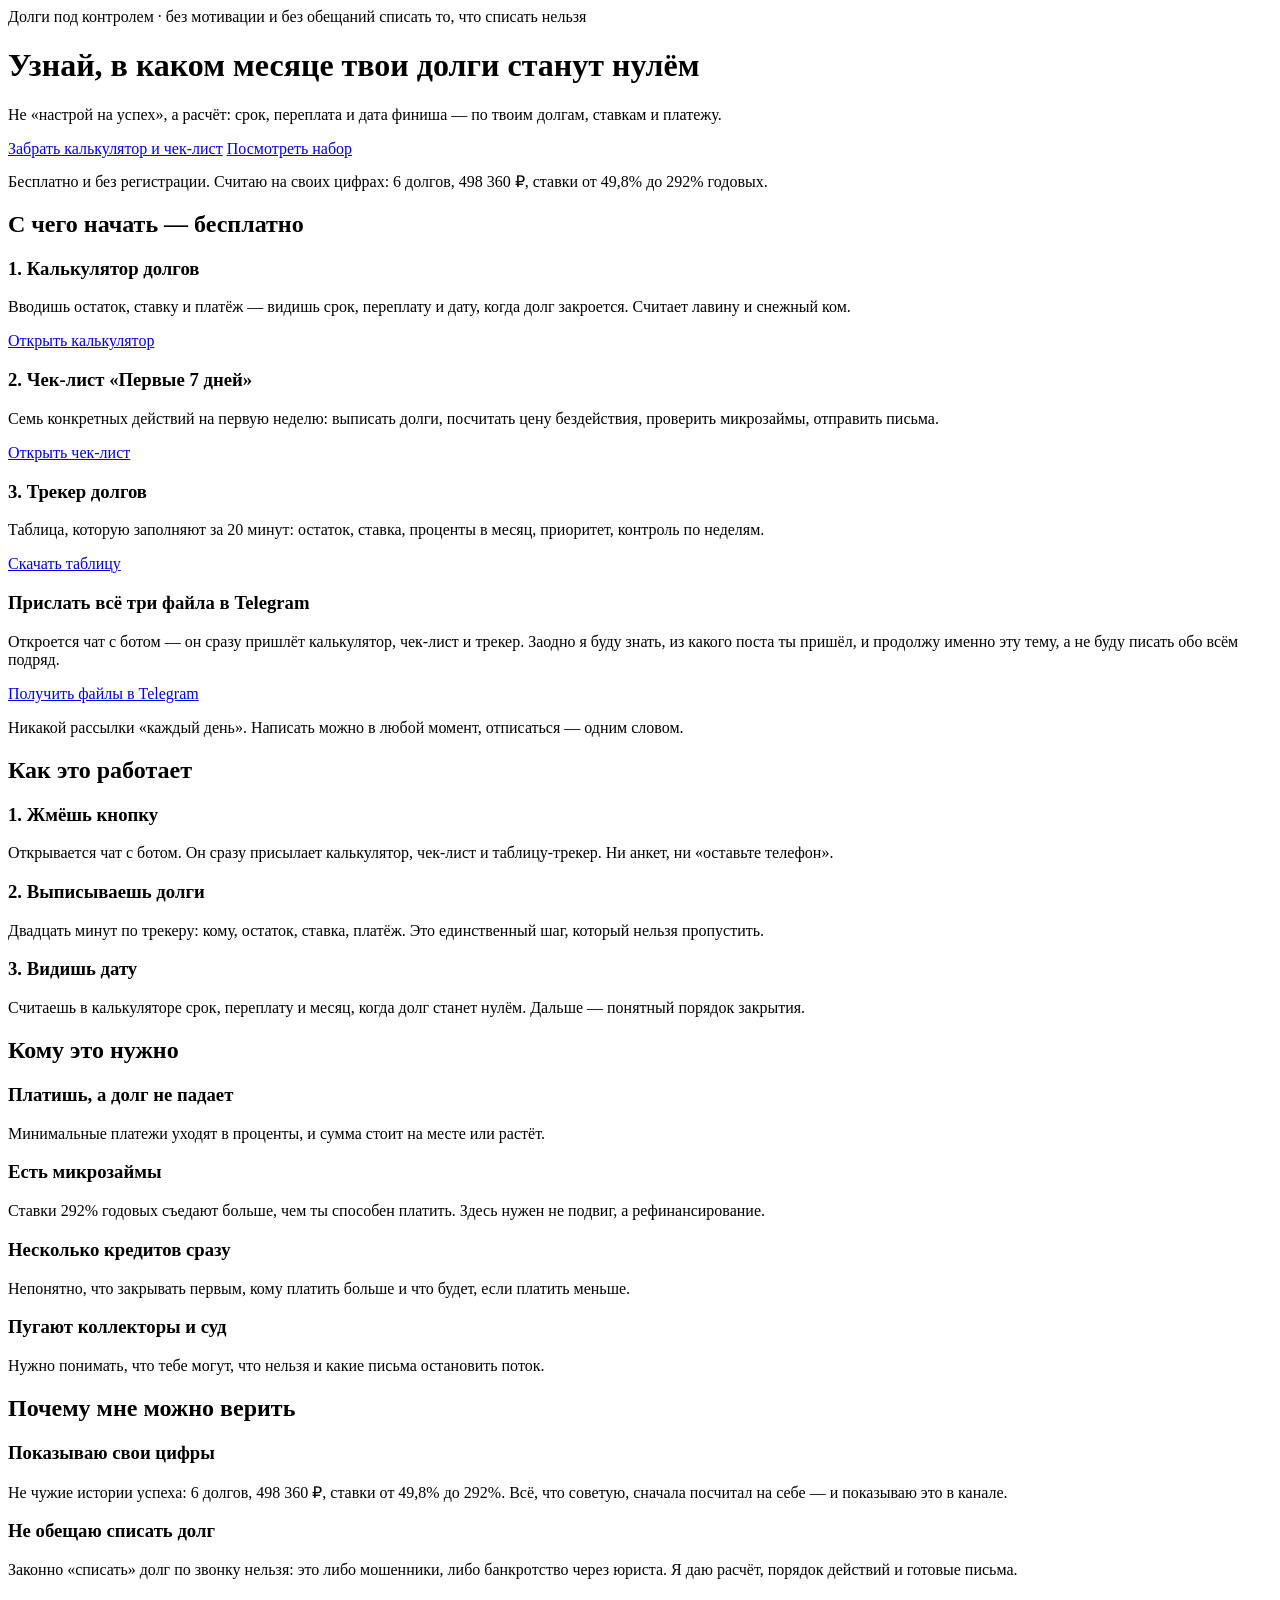
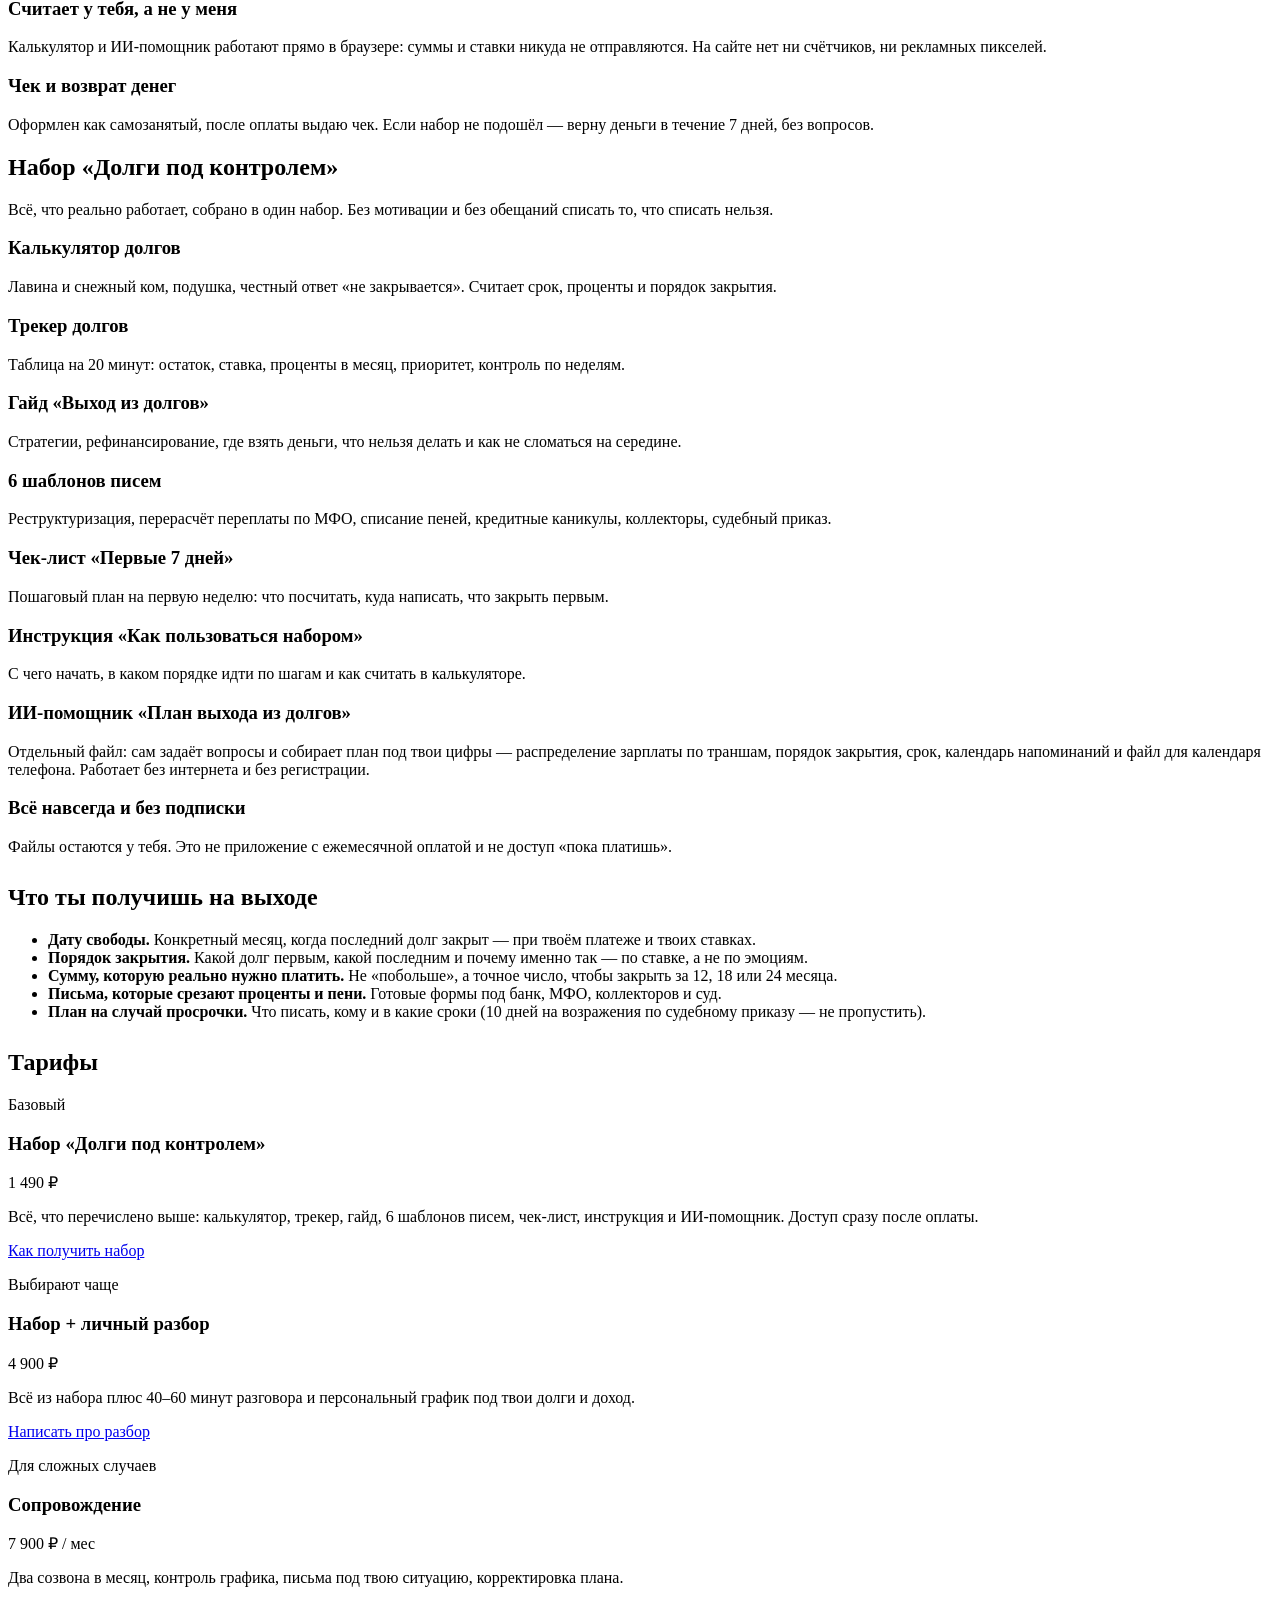
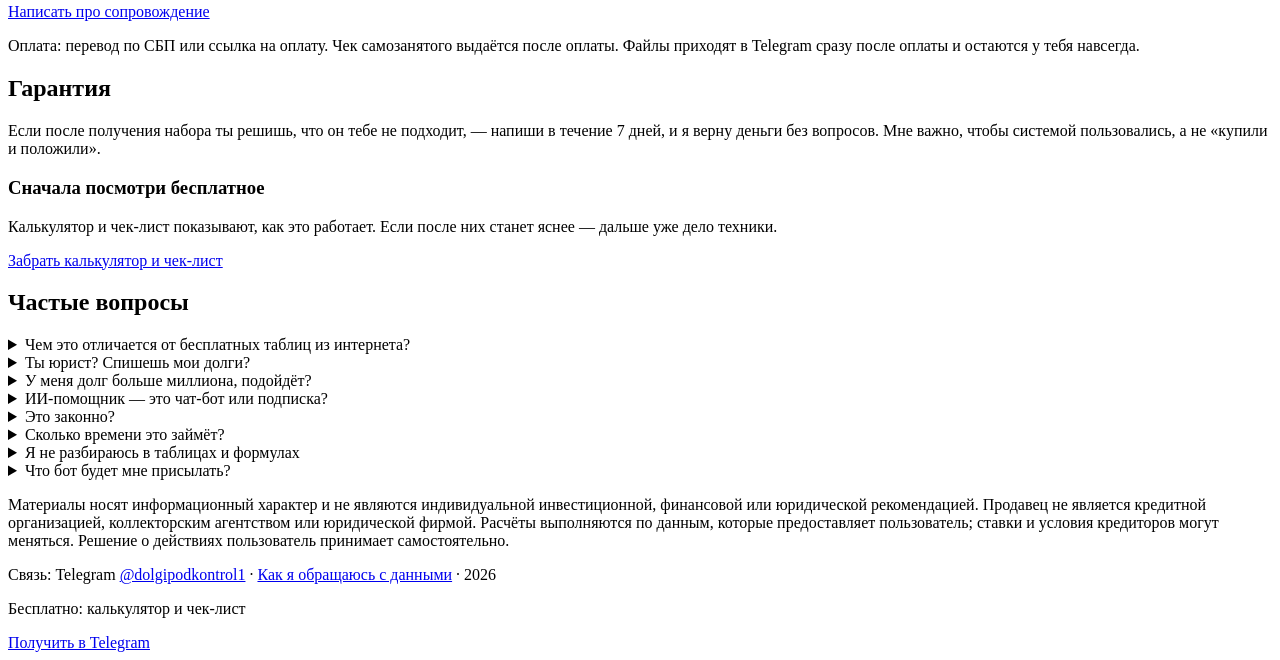
==== index.html @ bad45b3c "Воронка: index.html" ====
<!DOCTYPE html>
<html lang="ru">
<head>
<meta charset="utf-8">
<meta name="viewport" content="width=device-width, initial-scale=1">
<title>Долги под контролем — считать, а не надеяться</title>
<meta name="description" content="Бесплатный калькулятор долгов и чек-лист «Первые 7 дней». Считаю на своих цифрах: 6 долгов, 498 360 ₽, ставки от 49,8% до 292%.">
<link rel="stylesheet" href="style.css">
</head>
<body>

<header class="hero">
  <div class="wrap">
    <span class="kicker">Долги под контролем · без мотивации и без обещаний списать то, что списать нельзя</span>
    <h1 data-hero-h1>Узнай, в каком месяце твои долги станут нулём</h1>
    <p data-hero-p>Не «настрой на успех», а расчёт: срок, переплата и дата финиша — по твоим долгам, ставкам и платежу.</p>
    <div class="button-row">
      <a class="btn" data-bot href="https://t.me/KhetagJr_bot">Забрать калькулятор и чек-лист</a>
      <a class="btn ghost" href="#tarify">Посмотреть набор</a>
    </div>
    <p class="muted" style="margin-top:14px">Бесплатно и без регистрации. Считаю на своих цифрах: 6 долгов, 498 360 ₽, ставки от 49,8% до 292% годовых.</p>
  </div>
</header>

<section>
  <div class="wrap">
    <h2>С чего начать — бесплатно</h2>
    <div class="grid tri">
      <div class="card">
        <h3>1. Калькулятор долгов</h3>
        <p>Вводишь остаток, ставку и платёж — видишь срок, переплату и дату, когда долг закроется. Считает лавину и снежный ком.</p>
        <p style="margin-top:12px"><a class="btn ghost" href="kalkulyator.html" data-s-kodom>Открыть калькулятор</a></p>
      </div>
      <div class="card">
        <h3>2. Чек-лист «Первые 7 дней»</h3>
        <p>Семь конкретных действий на первую неделю: выписать долги, посчитать цену бездействия, проверить микрозаймы, отправить письма.</p>
        <p style="margin-top:12px"><a class="btn ghost" href="cheklist.html" data-s-kodom>Открыть чек-лист</a></p>
      </div>
      <div class="card">
        <h3>3. Трекер долгов</h3>
        <p>Таблица, которую заполняют за 20 минут: остаток, ставка, проценты в месяц, приоритет, контроль по неделям.</p>
        <p style="margin-top:12px"><a class="btn ghost" href="materialy/treker-dolgov.csv" download>Скачать таблицу</a></p>
      </div>
    </div>

    <div class="capture">
      <h3>Прислать всё три файла в Telegram</h3>
      <p>Откроется чат с ботом — он сразу пришлёт калькулятор, чек-лист и трекер. Заодно я буду знать, из какого поста ты пришёл, и продолжу именно эту тему, а не буду писать обо всём подряд.</p>
      <a class="btn wide" data-bot href="https://t.me/KhetagJr_bot">Получить файлы в Telegram</a>
      <p class="otmetka">Никакой рассылки «каждый день». Написать можно в любой момент, отписаться — одним словом.</p>
    </div>
  </div>
</section>

<section>
  <div class="wrap">
    <h2>Как это работает</h2>
    <div class="grid tri">
      <div class="card"><h3>1. Жмёшь кнопку</h3><p>Открывается чат с ботом. Он сразу присылает калькулятор, чек-лист и таблицу-трекер. Ни анкет, ни «оставьте телефон».</p></div>
      <div class="card"><h3>2. Выписываешь долги</h3><p>Двадцать минут по трекеру: кому, остаток, ставка, платёж. Это единственный шаг, который нельзя пропустить.</p></div>
      <div class="card"><h3>3. Видишь дату</h3><p>Считаешь в калькуляторе срок, переплату и месяц, когда долг станет нулём. Дальше — понятный порядок закрытия.</p></div>
    </div>
  </div>
</section>

<section>
  <div class="wrap">
    <h2>Кому это нужно</h2>
    <div class="grid">
      <div class="card"><h3>Платишь, а долг не падает</h3><p>Минимальные платежи уходят в проценты, и сумма стоит на месте или растёт.</p></div>
      <div class="card"><h3>Есть микрозаймы</h3><p>Ставки 292% годовых съедают больше, чем ты способен платить. Здесь нужен не подвиг, а рефинансирование.</p></div>
      <div class="card"><h3>Несколько кредитов сразу</h3><p>Непонятно, что закрывать первым, кому платить больше и что будет, если платить меньше.</p></div>
      <div class="card"><h3>Пугают коллекторы и суд</h3><p>Нужно понимать, что тебе могут, что нельзя и какие письма остановить поток.</p></div>
    </div>
  </div>
</section>

<section>
  <div class="wrap">
    <h2>Почему мне можно верить</h2>
    <div class="grid">
      <div class="card"><h3>Показываю свои цифры</h3><p>Не чужие истории успеха: 6 долгов, 498 360 ₽, ставки от 49,8% до 292%. Всё, что советую, сначала посчитал на себе — и показываю это в канале.</p></div>
      <div class="card"><h3>Не обещаю списать долг</h3><p>Законно «списать» долг по звонку нельзя: это либо мошенники, либо банкротство через юриста. Я даю расчёт, порядок действий и готовые письма.</p></div>
      <div class="card"><h3>Считает у тебя, а не у меня</h3><p>Калькулятор и ИИ-помощник работают прямо в браузере: суммы и ставки никуда не отправляются. На сайте нет ни счётчиков, ни рекламных пикселей.</p></div>
      <div class="card"><h3>Чек и возврат денег</h3><p>Оформлен как самозанятый, после оплаты выдаю чек. Если набор не подошёл — верну деньги в течение 7 дней, без вопросов.</p></div>
    </div>
  </div>
</section>

<section id="tarify">
  <div class="wrap">
    <h2>Набор «Долги под контролем»</h2>
    <p class="lead">Всё, что реально работает, собрано в один набор. Без мотивации и без обещаний списать то, что списать нельзя.</p>
    <div class="grid">
      <div class="card"><h3>Калькулятор долгов</h3><p>Лавина и снежный ком, подушка, честный ответ «не закрывается». Считает срок, проценты и порядок закрытия.</p></div>
      <div class="card"><h3>Трекер долгов</h3><p>Таблица на 20 минут: остаток, ставка, проценты в месяц, приоритет, контроль по неделям.</p></div>
      <div class="card"><h3>Гайд «Выход из долгов»</h3><p>Стратегии, рефинансирование, где взять деньги, что нельзя делать и как не сломаться на середине.</p></div>
      <div class="card"><h3>6 шаблонов писем</h3><p>Реструктуризация, перерасчёт переплаты по МФО, списание пеней, кредитные каникулы, коллекторы, судебный приказ.</p></div>
      <div class="card"><h3>Чек-лист «Первые 7 дней»</h3><p>Пошаговый план на первую неделю: что посчитать, куда написать, что закрыть первым.</p></div>
      <div class="card"><h3>Инструкция «Как пользоваться набором»</h3><p>С чего начать, в каком порядке идти по шагам и как считать в калькуляторе.</p></div>
      <div class="card"><h3>ИИ-помощник «План выхода из долгов»</h3><p>Отдельный файл: сам задаёт вопросы и собирает план под твои цифры — распределение зарплаты по траншам, порядок закрытия, срок, календарь напоминаний и файл для календаря телефона. Работает без интернета и без регистрации.</p></div>
      <div class="card"><h3>Всё навсегда и без подписки</h3><p>Файлы остаются у тебя. Это не приложение с ежемесячной оплатой и не доступ «пока платишь».</p></div>
    </div>

    <h2 style="margin-top:28px">Что ты получишь на выходе</h2>
    <ul>
      <li><b>Дату свободы.</b> Конкретный месяц, когда последний долг закрыт — при твоём платеже и твоих ставках.</li>
      <li><b>Порядок закрытия.</b> Какой долг первым, какой последним и почему именно так — по ставке, а не по эмоциям.</li>
      <li><b>Сумму, которую реально нужно платить.</b> Не «побольше», а точное число, чтобы закрыть за 12, 18 или 24 месяца.</li>
      <li><b>Письма, которые срезают проценты и пени.</b> Готовые формы под банк, МФО, коллекторов и суд.</li>
      <li><b>План на случай просрочки.</b> Что писать, кому и в какие сроки (10 дней на возражения по судебному приказу — не пропустить).</li>
    </ul>

    <h2 style="margin-top:28px">Тарифы</h2>
    <div class="grid tri">
      <div class="card">
        <span class="tag">Базовый</span>
        <h3>Набор «Долги под контролем»</h3>
        <div class="num">1 490 ₽</div>
        <p>Всё, что перечислено выше: калькулятор, трекер, гайд, 6 шаблонов писем, чек-лист, инструкция и ИИ-помощник. Доступ сразу после оплаты.</p>
        <p style="margin-top:12px"><a class="btn wide" href="nabor.html" data-s-kodom>Как получить набор</a></p>
      </div>
      <div class="card hot">
        <span class="tag">Выбирают чаще</span>
        <h3>Набор + личный разбор</h3>
        <div class="num">4 900 ₽</div>
        <p>Всё из набора плюс 40–60 минут разговора и персональный график под твои долги и доход.</p>
        <p style="margin-top:12px"><a class="btn wide" data-bot="razbor" href="https://t.me/KhetagJr_bot">Написать про разбор</a></p>
      </div>
      <div class="card">
        <span class="tag">Для сложных случаев</span>
        <h3>Сопровождение</h3>
        <div class="num">7 900 ₽ / мес</div>
        <p>Два созвона в месяц, контроль графика, письма под твою ситуацию, корректировка плана.</p>
        <p style="margin-top:12px"><a class="btn wide" data-bot="soprovozhdenie" href="https://t.me/KhetagJr_bot">Написать про сопровождение</a></p>
      </div>
    </div>
    <p class="muted" style="margin-top:14px">Оплата: перевод по СБП или ссылка на оплату. Чек самозанятого выдаётся после оплаты. Файлы приходят в Telegram сразу после оплаты и остаются у тебя навсегда.</p>
  </div>
</section>

<section>
  <div class="wrap">
    <h2>Гарантия</h2>
    <p>Если после получения набора ты решишь, что он тебе не подходит, — напиши в течение 7 дней, и я верну деньги без вопросов. Мне важно, чтобы системой пользовались, а не «купили и положили».</p>
    <div class="capture">
      <h3>Сначала посмотри бесплатное</h3>
      <p>Калькулятор и чек-лист показывают, как это работает. Если после них станет яснее — дальше уже дело техники.</p>
      <a class="btn wide" data-bot href="https://t.me/KhetagJr_bot">Забрать калькулятор и чек-лист</a>
    </div>
  </div>
</section>

<section>
  <div class="wrap">
    <h2>Частые вопросы</h2>
    <details><summary>Чем это отличается от бесплатных таблиц из интернета?</summary><p>Тем, что считает правильно: учитывает лавину и снежный ком, подушку, законный потолок переплаты по микрозаймам, ставку по картам после льготного периода. И честно говорит «при таком платеже долг не закрывается» вместо красивой картинки.</p></details>
    <details><summary>Ты юрист? Спишешь мои долги?</summary><p>Нет. Я не списываю долги и не обещаю этого — так делают только мошенники или процедура банкротства через юриста. Я даю расчёт, порядок действий и готовые письма, которые помогают договориться с банком и МФО.</p></details>
    <details><summary>У меня долг больше миллиона, подойдёт?</summary><p>Да, калькулятор и трекер работают на любых суммах. Если сумма и доход такие, что план не сходится, это будет видно сразу — и тогда разговор будет про другие инструменты.</p></details>
    <details><summary>ИИ-помощник — это чат-бот или подписка?</summary><p>Нет. Это обычный файл, который открывается в браузере: без интернета, без регистрации, без подписки и без передачи твоих данных — расчёты идут внутри файла, на твоём устройстве.</p></details>
    <details><summary>Это законно?</summary><p>Да: расчёты, таблицы и шаблоны обращений — обычная информация. Я оформлен как самозанятый, после оплаты выдаю чек.</p></details>
    <details><summary>Сколько времени это займёт?</summary><p>Первый шаг — двадцать минут на таблицу. Дальше по чек-листу по одному действию в день, каждое на 15–30 минут. Ничего «с утра до вечера» не требуется.</p></details>
    <details><summary>Я не разбираюсь в таблицах и формулах</summary><p>И не нужно. В трекере уже стоят колонки, а проценты в месяц считаются сами: остаток × ставка ÷ 12. В калькуляторе вообще ничего считать не надо — вводишь цифры и читаешь ответ.</p></details>
    <details><summary>Что бот будет мне присылать?</summary><p>Один короткий ответ на твоё сообщение и файлы, которые ты попросил. Рассылки каждый день нет. Если попросишь — не писать, я не пишу.</p></details>
  </div>
</section>

<footer>
  <div class="wrap">
    <p class="muted">Материалы носят информационный характер и не являются индивидуальной инвестиционной, финансовой или юридической рекомендацией. Продавец не является кредитной организацией, коллекторским агентством или юридической фирмой. Расчёты выполняются по данным, которые предоставляет пользователь; ставки и условия кредиторов могут меняться. Решение о действиях пользователь принимает самостоятельно.</p>
    <p class="muted">Связь: Telegram <a href="https://t.me/dolgipodkontrol1" data-kanal>@dolgipodkontrol1</a> · <a href="politika.html">Как я обращаюсь с данными</a> · <span data-god>2026</span></p>
  </div>
</footer>

<div class="mobile-cta">
  <p class="podskazka">Бесплатно: калькулятор и чек-лист</p>
  <a class="btn wide" data-bot href="https://t.me/KhetagJr_bot">Получить в Telegram</a>
</div>

<script src="voronka.js"></script>
</body>
</html>
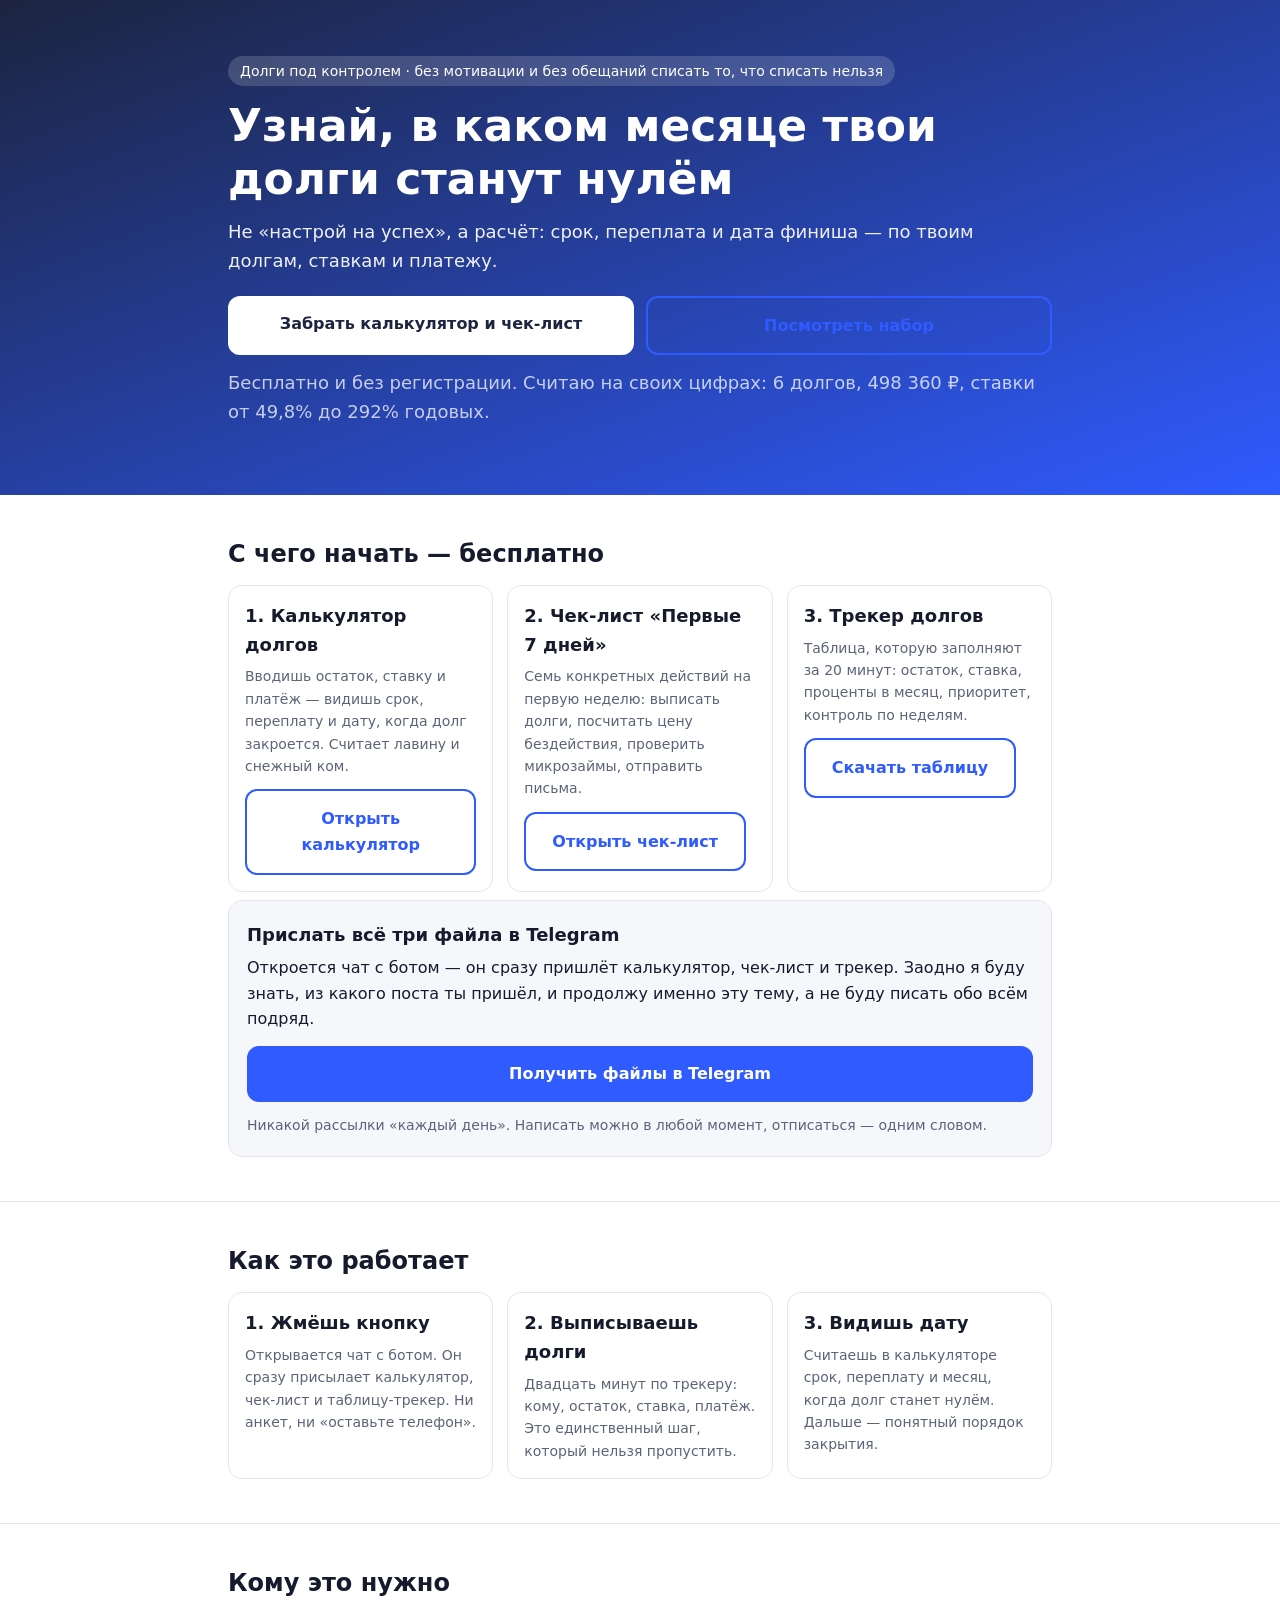
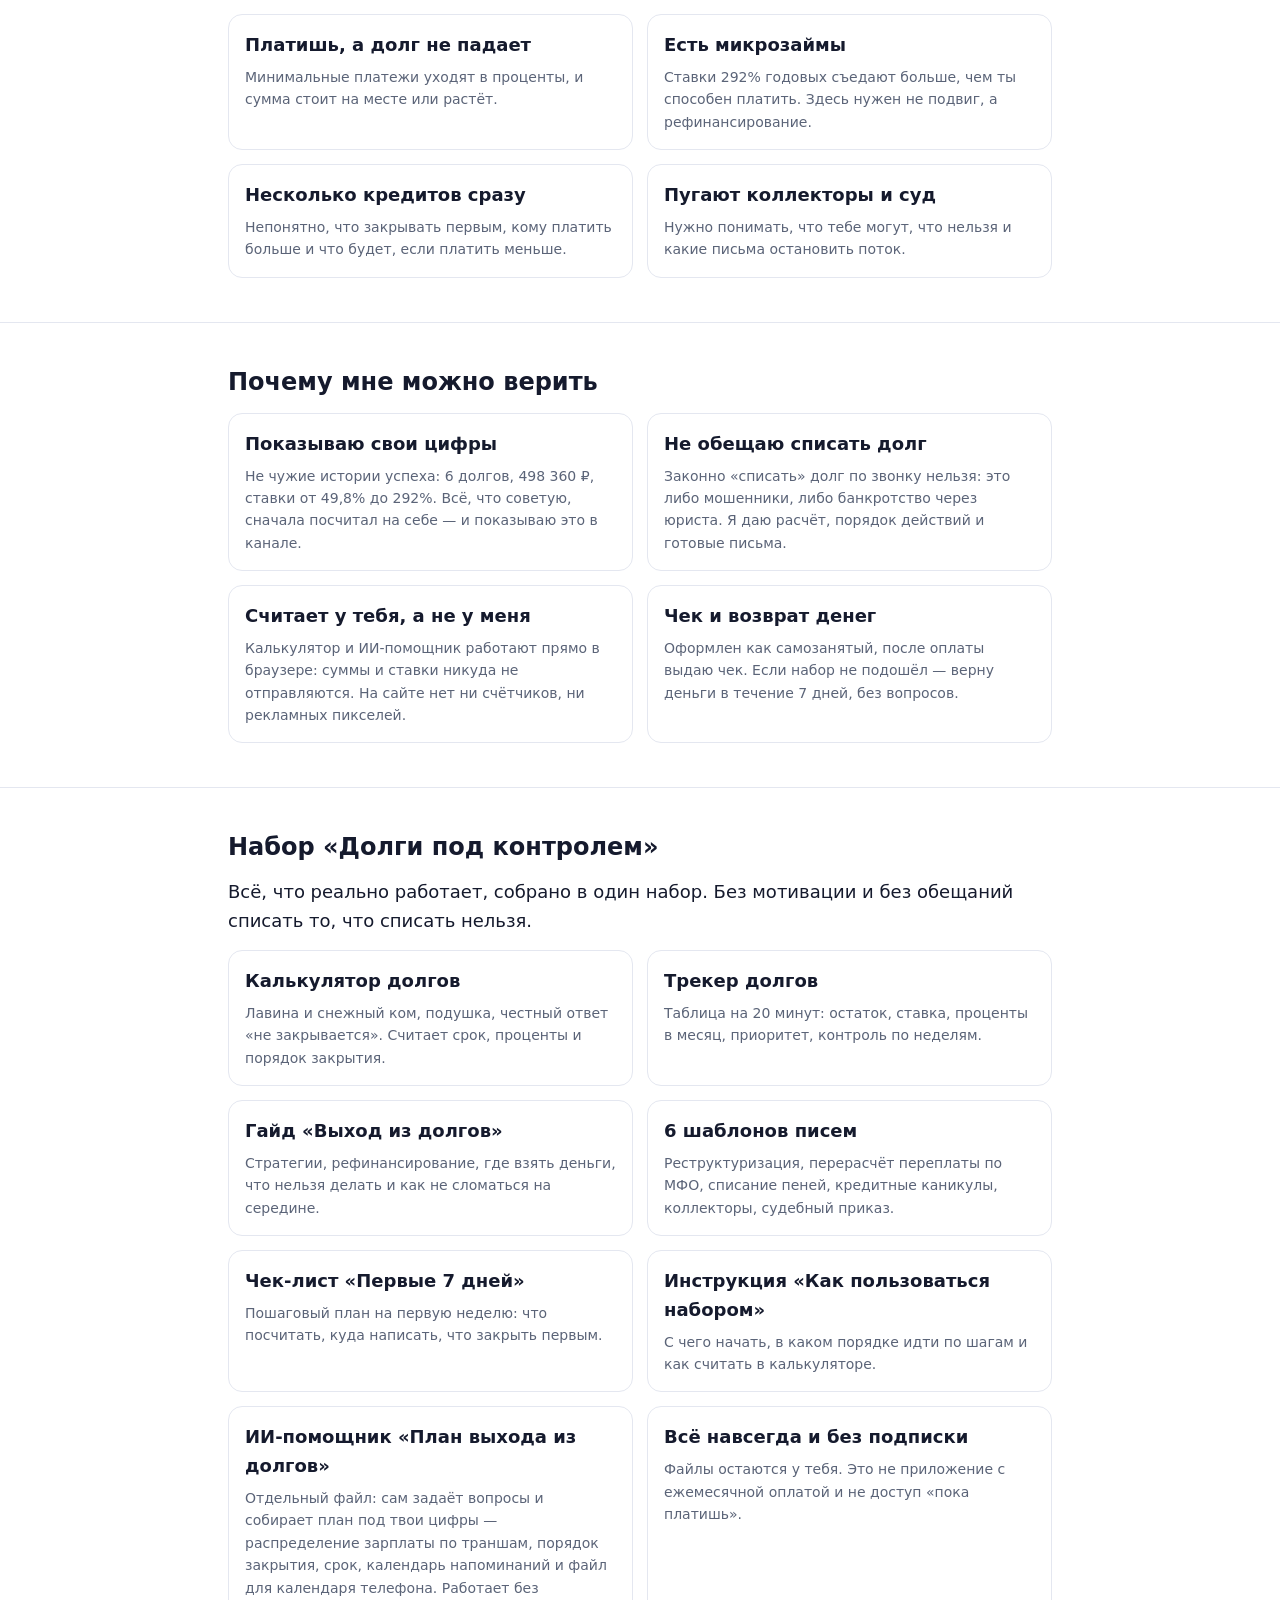
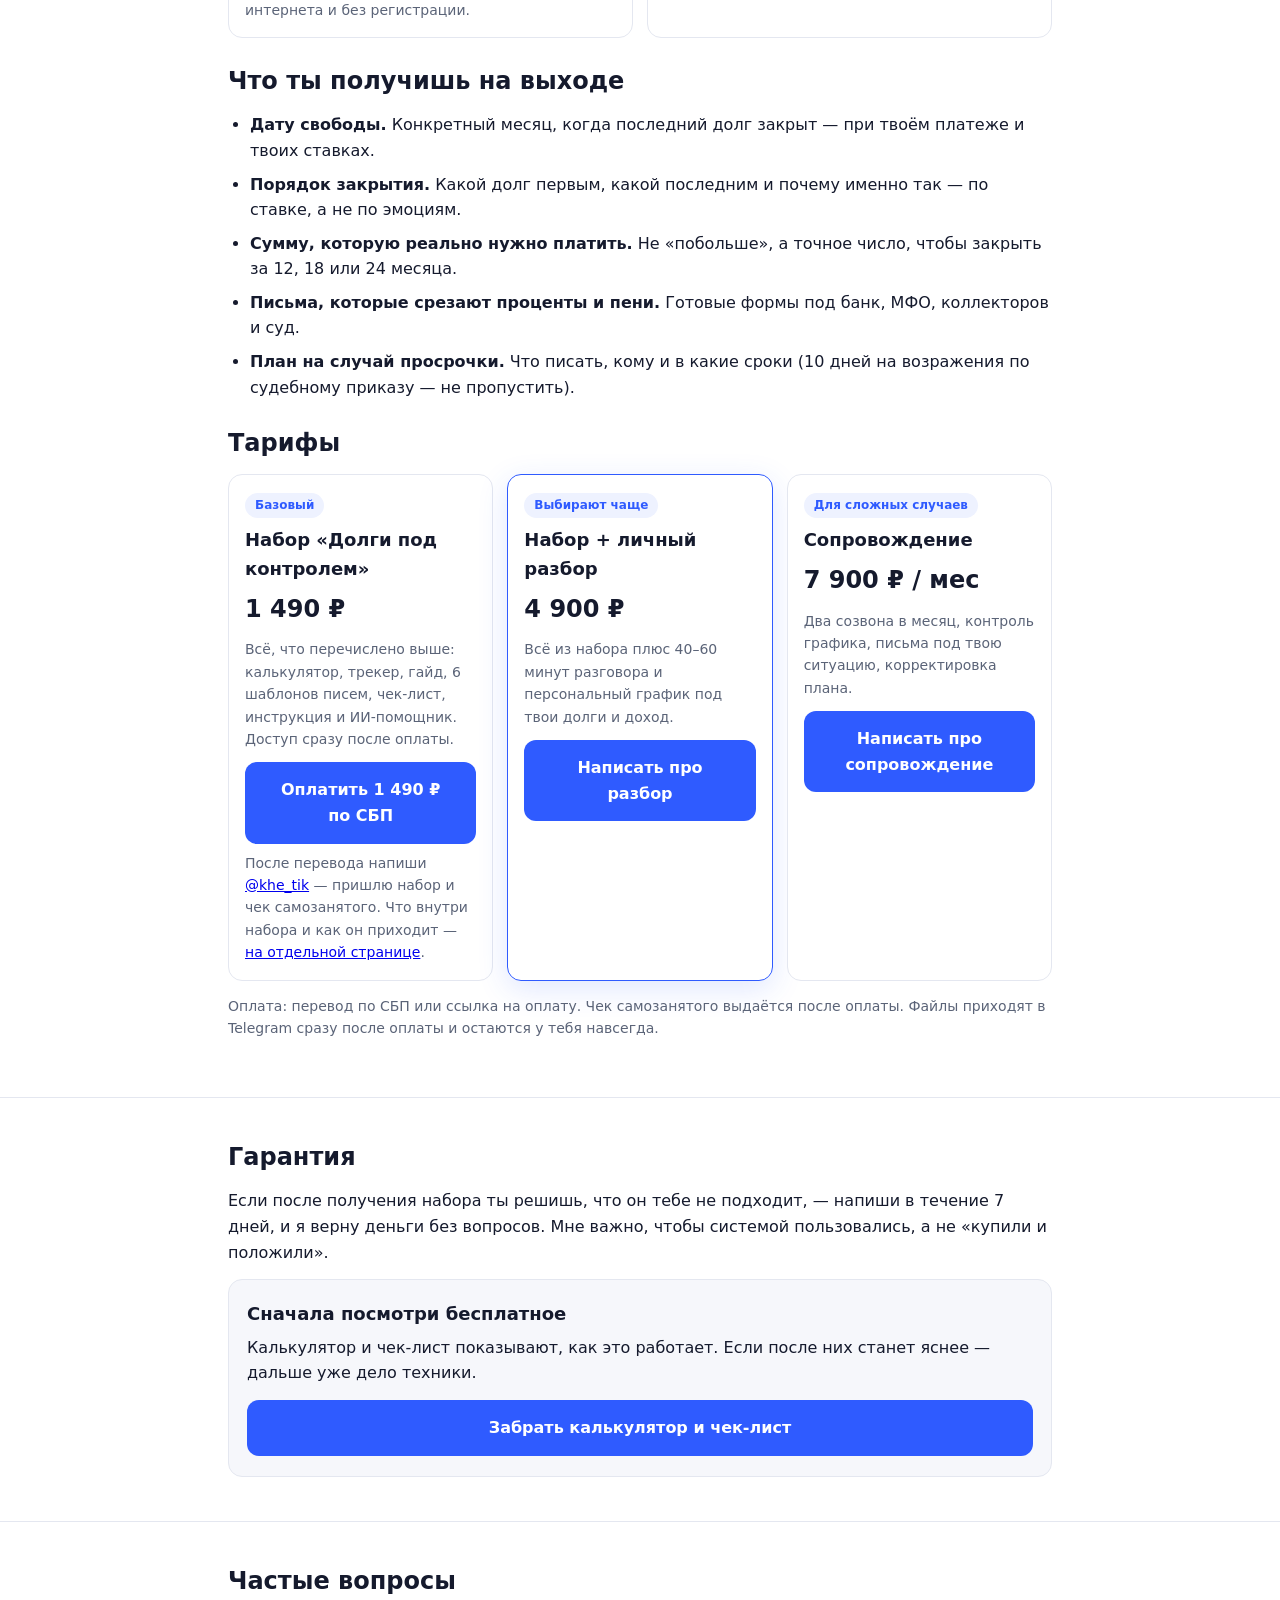
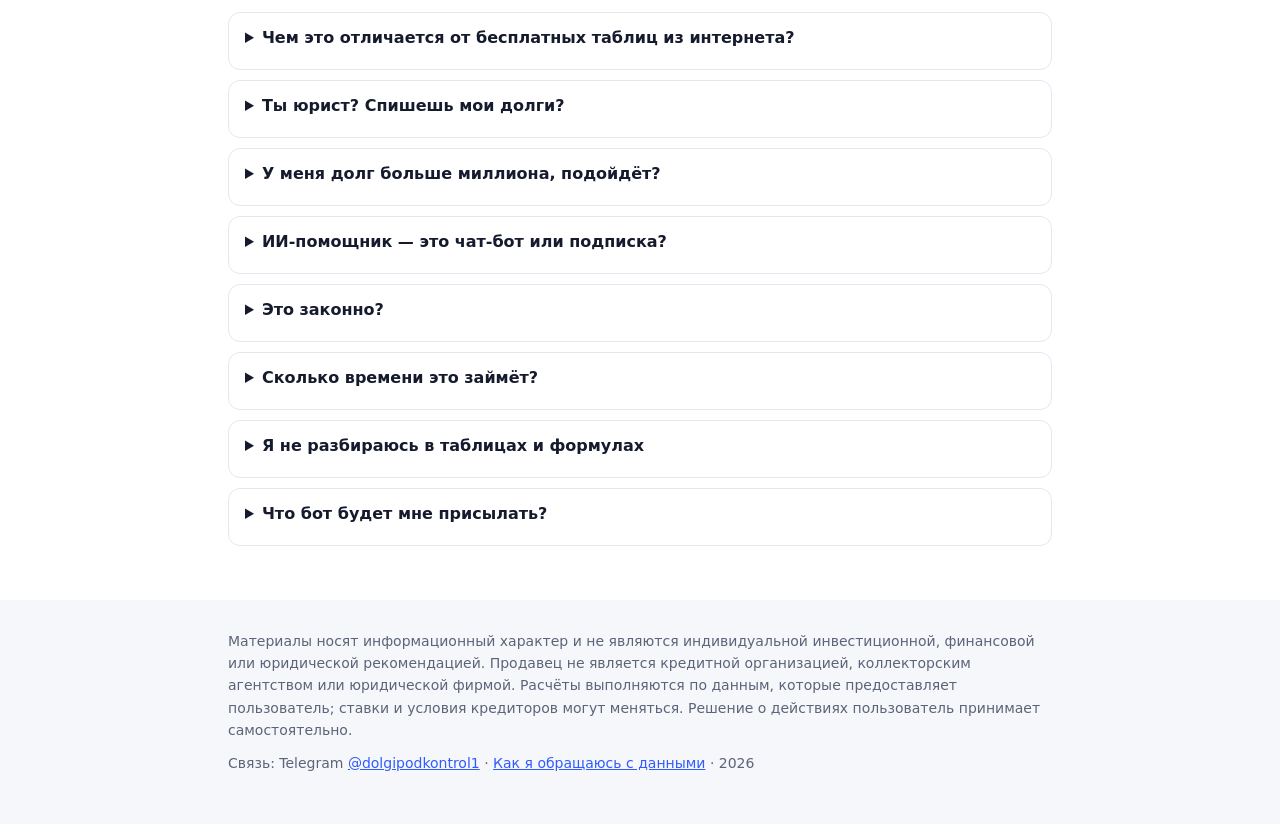
==== commit 2e7dd20e: "Воронка: index.html" ====
--- a/index.html
+++ b/index.html
@@ -118,7 +118,8 @@
         <h3>Набор «Долги под контролем»</h3>
         <div class="num">1 490 ₽</div>
         <p>Всё, что перечислено выше: калькулятор, трекер, гайд, 6 шаблонов писем, чек-лист, инструкция и ИИ-помощник. Доступ сразу после оплаты.</p>
-        <p style="margin-top:12px"><a class="btn wide" href="nabor.html" data-s-kodom>Как получить набор</a></p>
+        <p style="margin-top:12px"><a class="btn wide" href="https://www.sberbank.ru/ru/choise_bank?requisiteNumber=79858532608&amp;bankCode=100000000111">Оплатить 1 490 ₽ по СБП</a></p>
+        <p class="muted" style="margin-top:8px">После перевода напиши <a href="https://t.me/khe_tik" rel="noopener">@khe_tik</a> — пришлю набор и чек самозанятого. Что внутри набора и как он приходит — <a href="nabor.html" data-s-kodom>на отдельной странице</a>.</p>
       </div>
       <div class="card hot">
         <span class="tag">Выбирают чаще</span>
--- a/style.css
+++ b/style.css
@@ -0,0 +1,211 @@
+/* Общий стиль страниц воронки «Долги под контролем».
+   Мобильный — основной: сначала телефон, потом расширяем.
+   Никаких внешних шрифтов и скриптов: только системные, как в файлах-инструментах. */
+
+:root {
+  --ink: #151a2d;
+  --muted: #5b6478;
+  --line: #e4e7f0;
+  --accent: #2f5bff;
+  --accent-dark: #1c3fd0;
+  --bg: #f6f7fb;
+  --card: #fff;
+  --good: #0f7b43;
+  --warn: #b42318;
+  --radius: 14px;
+  /* Размеры текста: базовый никогда не ниже 16px — иначе Safari зумит при вводе */
+  --text-sm: 0.875rem;
+  --text-base: 1rem;
+  --text-lg: 1.125rem;
+  --text-xl: 1.25rem;
+  --text-2xl: 1.5rem;
+  --text-3xl: 1.875rem;
+}
+
+* { box-sizing: border-box; }
+
+html { -webkit-text-size-adjust: 100%; }
+
+body {
+  margin: 0;
+  font-family: system-ui, -apple-system, "Segoe UI", Roboto, sans-serif;
+  font-size: var(--text-base);
+  line-height: 1.6;
+  color: var(--ink);
+  background: #fff;
+  /* место под закреплённую кнопку на телефоне */
+  padding-bottom: 84px;
+}
+
+.wrap { max-width: 860px; margin: 0 auto; padding: 0 18px; }
+
+/* ---------- шапка ---------- */
+
+.hero {
+  background: linear-gradient(160deg, #1c2440, #2f5bff);
+  color: #fff;
+  padding: 40px 0 34px;
+}
+.hero h1 { font-size: var(--text-3xl); line-height: 1.2; margin: 0 0 12px; }
+.hero p { font-size: var(--text-lg); margin: 0 0 20px; opacity: 0.93; }
+.hero .kicker {
+  display: inline-block;
+  font-size: var(--text-sm);
+  background: rgba(255, 255, 255, 0.16);
+  border-radius: 20px;
+  padding: 4px 12px;
+  margin-bottom: 14px;
+}
+.hero .btn { background: #fff; color: #1c2440; }
+.hero .muted { color: rgba(255, 255, 255, 0.8); }
+
+/* ---------- кнопки ---------- */
+
+.btn {
+  display: inline-block;
+  background: var(--accent);
+  color: #fff;
+  text-decoration: none;
+  font-weight: 700;
+  font-size: var(--text-base);
+  padding: 15px 26px;
+  border-radius: 12px;
+  border: 0;
+  cursor: pointer;
+  /* палец: не меньше 48px по высоте */
+  min-height: 48px;
+  text-align: center;
+  transition: background 0.15s ease;
+}
+.btn:active { background: var(--accent-dark); }
+.btn.wide { display: block; width: 100%; }
+.btn.ghost {
+  background: transparent;
+  color: var(--accent);
+  border: 2px solid var(--accent);
+}
+.btn.ghost:active { background: #eef2ff; }
+
+.button-row { display: flex; flex-wrap: wrap; gap: 12px; }
+.button-row .btn { flex: 1 1 220px; }
+
+/* ---------- секции ---------- */
+
+section { padding: 36px 0; border-bottom: 1px solid var(--line); }
+section:last-of-type { border-bottom: 0; }
+h2 { font-size: var(--text-2xl); margin: 0 0 16px; line-height: 1.25; }
+h3 { font-size: var(--text-lg); margin: 0 0 6px; }
+p { margin: 0 0 14px; }
+.muted { color: var(--muted); font-size: var(--text-sm); }
+.lead { font-size: var(--text-lg); }
+
+.grid { display: grid; grid-template-columns: 1fr; gap: 14px; }
+.card {
+  border: 1px solid var(--line);
+  border-radius: var(--radius);
+  padding: 16px;
+  background: var(--card);
+}
+.card p { margin: 0; color: var(--muted); font-size: var(--text-sm); }
+.card.hot { border-color: var(--accent); box-shadow: 0 8px 30px rgba(47, 91, 255, 0.15); }
+.card .num { font-size: var(--text-2xl); font-weight: 800; margin: 6px 0 10px; }
+.tag {
+  display: inline-block;
+  background: #eef2ff;
+  color: var(--accent);
+  font-size: 12px;
+  font-weight: 700;
+  padding: 3px 10px;
+  border-radius: 20px;
+  margin-bottom: 8px;
+}
+
+ul, ol { padding-left: 22px; margin: 0 0 14px; }
+li { margin-bottom: 8px; }
+
+/* ---------- блок захвата ---------- */
+
+.capture {
+  background: var(--bg);
+  border: 1px solid var(--line);
+  border-radius: var(--radius);
+  padding: 20px 18px;
+  margin-top: 8px;
+}
+.capture h2, .capture h3 { margin-top: 0; }
+.capture .btn { margin-top: 6px; }
+.capture .otmetka {
+  font-size: var(--text-sm);
+  color: var(--muted);
+  margin: 12px 0 0;
+}
+
+/* ---------- частые вопросы ---------- */
+
+details {
+  border: 1px solid var(--line);
+  border-radius: 12px;
+  padding: 12px 16px;
+  margin-bottom: 10px;
+}
+summary { cursor: pointer; font-weight: 600; min-height: 32px; }
+details p { margin: 10px 0 0; color: var(--muted); font-size: var(--text-sm); }
+
+/* ---------- таблицы ---------- */
+
+table { width: 100%; border-collapse: collapse; font-size: var(--text-sm); }
+th, td { text-align: left; padding: 10px 8px; border-bottom: 1px solid var(--line); }
+th { color: var(--muted); font-weight: 600; }
+
+/* ---------- подвал ---------- */
+
+footer { padding: 30px 0 40px; background: var(--bg); }
+footer .muted { margin-bottom: 10px; }
+footer a { color: var(--accent); }
+
+/* ---------- закреплённая кнопка на телефоне ---------- */
+
+.mobile-cta { display: none; }
+
+@media (max-width: 767px) {
+  .mobile-cta {
+    display: block;
+    position: fixed;
+    left: 0;
+    right: 0;
+    bottom: 0;
+    padding: 10px 14px 14px;
+    background: rgba(255, 255, 255, 0.96);
+    border-top: 1px solid var(--line);
+    box-shadow: 0 -2px 12px rgba(20, 40, 90, 0.08);
+    z-index: 50;
+  }
+  .mobile-cta .podskazka {
+    font-size: 12px;
+    color: var(--muted);
+    text-align: center;
+    margin: 0 0 6px;
+  }
+}
+
+/* ---------- шире экрана ---------- */
+
+@media (min-width: 768px) {
+  .hero { padding: 56px 0 48px; }
+  .hero h1 { font-size: 2.4rem; }
+  section { padding: 44px 0; }
+  .grid { grid-template-columns: repeat(2, 1fr); }
+  .grid.tri { grid-template-columns: repeat(3, 1fr); }
+  body { padding-bottom: 0; }
+  .mobile-cta { display: none; }
+}
+
+@media (min-width: 1024px) {
+  .grid.tri { grid-template-columns: repeat(3, 1fr); }
+  .hero h1 { font-size: 2.75rem; }
+}
+
+/* Печать и «уменьшить движение» — как просит система */
+@media (prefers-reduced-motion: reduce) {
+  * { transition: none !important; animation: none !important; }
+}
